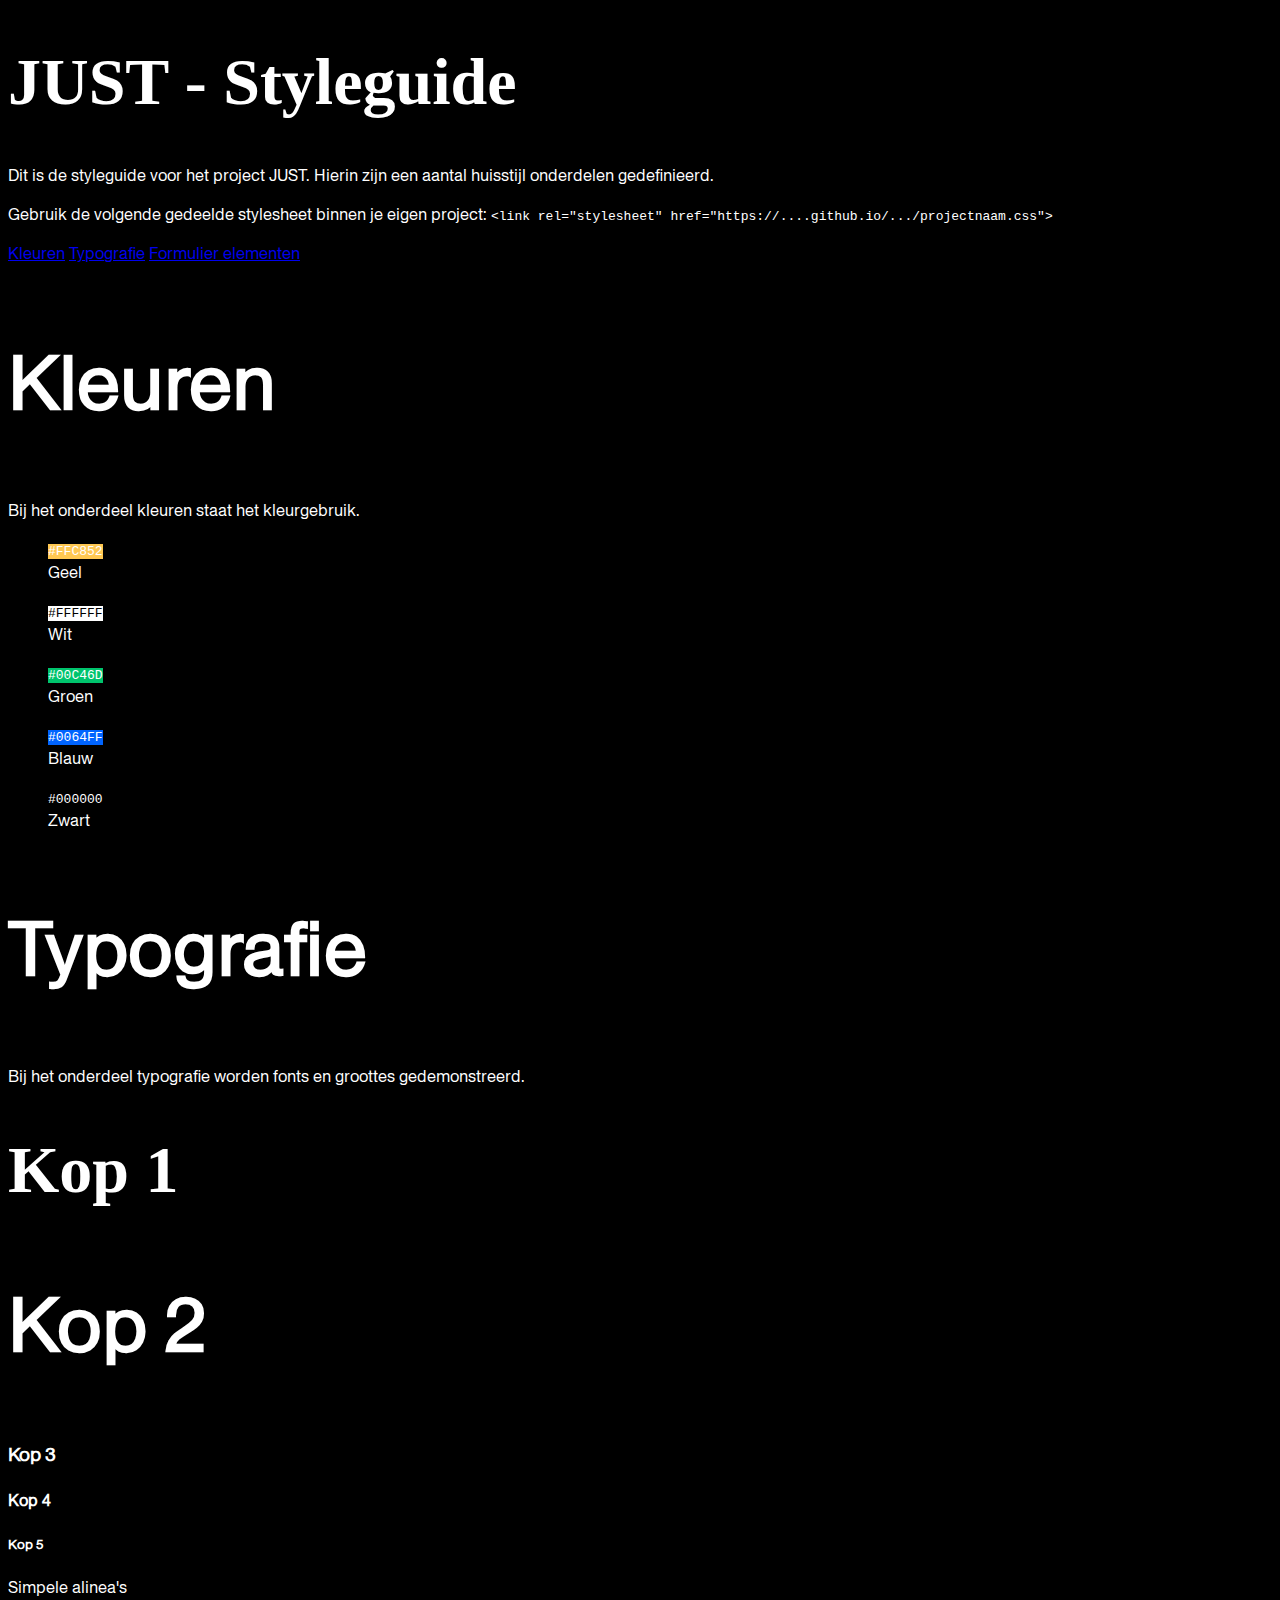
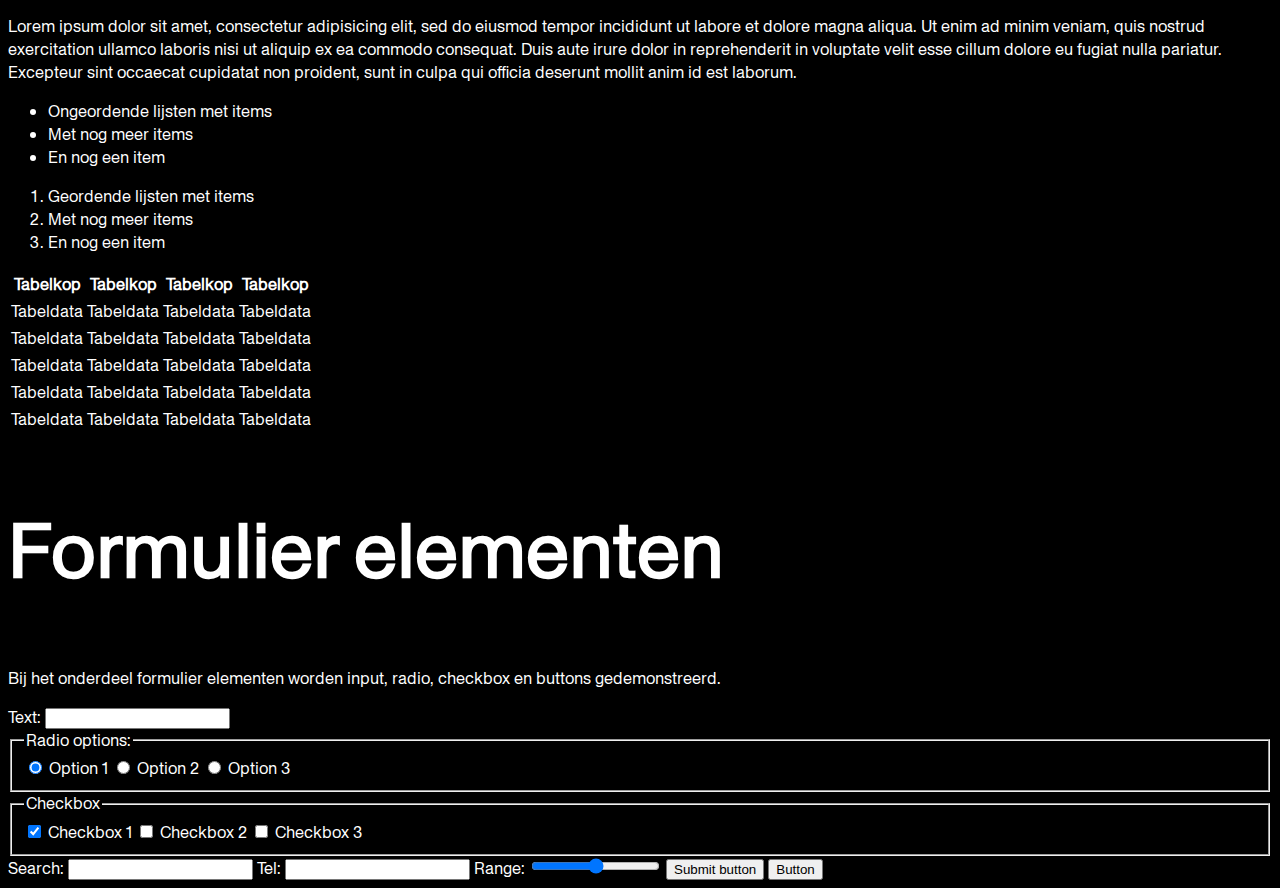
==== styles/stylesheet.html @ 6951a4af "Start Creating Stylesheet" ====
<!DOCTYPE html>
<html lang="nl">
  <head>
    <meta charset="utf-8">
    <meta name="viewport" content="width=device-width, initial-scale=1.0">
    <title>JUST - Styleguide</title>
    <link rel="stylesheet" href="index.css">
  </head>
  <body>

    <header>
      <h1>JUST - Styleguide</h1>
      <p>Dit is de styleguide voor het project JUST. Hierin zijn een aantal huisstijl onderdelen gedefinieerd.</p>
      <p>Gebruik de volgende gedeelde stylesheet binnen je eigen project:
        <!-- Pas deze aan zodra deze repository live staat op GitHub Pages -->
        <code>&lt;link rel=&quot;stylesheet&quot; href=&quot;https://....github.io/.../projectnaam.css&quot;&gt;</code>
      </p>
    </header>

    <nav>
      <a href="#kleur">Kleuren</a>
      <a href="#typografie">Typografie</a>
      <a href="#formulieren">Formulier elementen</a>
      <!-- En eventueel meer categorieën -->
    </nav>


    <section id="kleur">

      <h2>Kleuren</h2>
      <p>Bij het onderdeel kleuren staat het kleurgebruik.</p>

      <figure>
        <code style="background-color: var(--yellow);">#FFC852</code>
        <figcaption>Geel</figcaption>
      </figure>
      <figure>
        <code style="background-color: var(--white);
                    color: var(--black);">#FFFFFF</code>
        <figcaption>Wit</figcaption>
      </figure>
      <figure>
        <code style="background-color: var(--green);">#00C46D</code>
        <figcaption>Groen</figcaption>
      </figure>
      <figure>
        <code style="background-color: var(--blue);">#0064FF</code>
        <figcaption>Blauw</figcaption>
      </figure>
      <figure>
        <code style="background-color: var(--black);">#000000</code>
        <figcaption>Zwart</figcaption>
      </figure>

    </section>


    <section id="typografie">

      <h2>Typografie</h2>
      <p>Bij het onderdeel typografie worden fonts en groottes gedemonstreerd.</p>

      <h1 class="">Kop 1</h1>
      <h2 class="">Kop 2</h2>
      <h3 class="">Kop 3</h3>
      <h4 class="">Kop 4</h4>
      <h5 class="">Kop 5</h5>

      <p class="">Simpele alinea's</p>
      <p class="">Lorem ipsum dolor sit amet, consectetur adipisicing elit, sed do eiusmod
      tempor incididunt ut labore et dolore magna aliqua. Ut enim ad minim veniam,
      quis nostrud exercitation ullamco laboris nisi ut aliquip ex ea commodo
      consequat. Duis aute irure dolor in reprehenderit in voluptate velit esse
      cillum dolore eu fugiat nulla pariatur. Excepteur sint occaecat cupidatat non
      proident, sunt in culpa qui officia deserunt mollit anim id est laborum.</p>

      <ul class="">
        <li>Ongeordende lijsten met items</li>
        <li>Met nog meer items</li>
        <li>En nog een item</li>
      </ul>

      <ol class="">
        <li>Geordende lijsten met items</li>
        <li>Met nog meer items</li>
        <li>En nog een item</li>
      </ol>

      <table class="">
        <thead>
          <tr>
            <th>Tabelkop</th>
            <th>Tabelkop</th>
            <th>Tabelkop</th>
            <th>Tabelkop</th>
          </tr>
        </thead>
        <tbody>
          <tr>
            <td>Tabeldata</td>
            <td>Tabeldata</td>
            <td>Tabeldata</td>
            <td>Tabeldata</td>
          </tr>
          <tr>
            <td>Tabeldata</td>
            <td>Tabeldata</td>
            <td>Tabeldata</td>
            <td>Tabeldata</td>
          </tr>
          <tr>
            <td>Tabeldata</td>
            <td>Tabeldata</td>
            <td>Tabeldata</td>
            <td>Tabeldata</td>
          </tr>
          <tr>
            <td>Tabeldata</td>
            <td>Tabeldata</td>
            <td>Tabeldata</td>
            <td>Tabeldata</td>
          </tr>
          <tr>
            <td>Tabeldata</td>
            <td>Tabeldata</td>
            <td>Tabeldata</td>
            <td>Tabeldata</td>
          </tr>
        </tbody>
      </table>

    </section>


    <section id="formulieren">

      <h2>Formulier elementen</h2>
      <p>Bij het onderdeel formulier elementen worden input, radio, checkbox en buttons gedemonstreerd.</p>

      <form class="">
        <label class="">
          Text: 
          <input type="text" class="">
        </label>

        <fieldset class="">
          <legend class="">Radio options:</legend>

          <label class="">
            <input type="radio" name="radio-options" value="option 1" checked class="">
            Option 1
          </label>

          <label class="">
            <input type="radio" name="radio-options" value="option 2" class="">
            Option 2
          </label>

          <label class="">
            <input type="radio" name="radio-options" value="option 3" class="">
            Option 3
          </label>
        </fieldset>
        
        <fieldset class="">
          <legend class="">Checkbox</legend>

          <label class="">
            <input type="checkbox" name="checkbox-1" checked class="">
            Checkbox 1
          </label>

          <label class="">
            <input type="checkbox" name="checkbox-2" class="">
            Checkbox 2
          </label>

          <label class="">
            <input type="checkbox" name="chekcbox-3" class="">
            Checkbox 3
          </label>
        </fieldset>

        <label class="">
          Search: 
          <input type="search" class="">
        </label>
        
        <label class="">
          Tel: 
          <input type="tel" class="">
        </label>

        <label class="">
          Range: 
          <input type="range" class="">
        </label>

        <input type="submit" value="Submit button" class="">
        
        <button type="button" class="">Button</button>
      </form>
    
    </section>


    <!-- En eventueel meer categorieën -->

  </body>
</html>
---- styles/index.css ----
:root{
    --font-h1-size:4.125em;
    --font-h2-size:4.75em;
    --font-medium-size:1.5em;
    --typeface-title:"Antique Legacy";
    --typeface-body:"Antique Legacy Light";

    --yellow:#FFC852;
    --white:#FFFFFF;
    --green:#00C46D;
    --blue:#0064FF;
    --black:#000000;

    --textclr:var(--white);
}

@font-face {

    font-family: "Antique Legacy Light";
    src: url(../fonts/Antique-Legacy-Light.otf) format("opentype");
    src: url(../fonts/Antique-Legacy-Light.woff2) format("woff2"),
         url(../fonts/Antique-Legacy-Light.woff) format("woff");
    font-weight: 300;
    font-style: normal;
}
@font-face {

    font-family: "Antique Legacy Light";
    src: url(../fonts/Antique-Legacy-Light-Italic.otf) format("opentype");
    src: url(../fonts/Antique-Legacy-Light-Italic.woff2) format("woff2"),
         url(../fonts/Antique-Legacy-Light-Italic.woff) format("woff");
    font-weight: 300;
    font-style: italic;
}

@font-face {

    font-family: "Parabole Display";
    src: url(../fonts/parabole-displayregular.otf) format("opentype");
    font-weight: 400;
    font-style: normal;
}

body{
    background-color: var(--black);
    color: var(--textclr);
    font-family: var(--typeface-body);
}

h1{
    font-size: var(--font-h1-size);
    font-family: var(--typeface-title);
}

h2{
    font-size: var(--font-h2-size);
}

.font{
    font-family: "Antique Legacy";
}
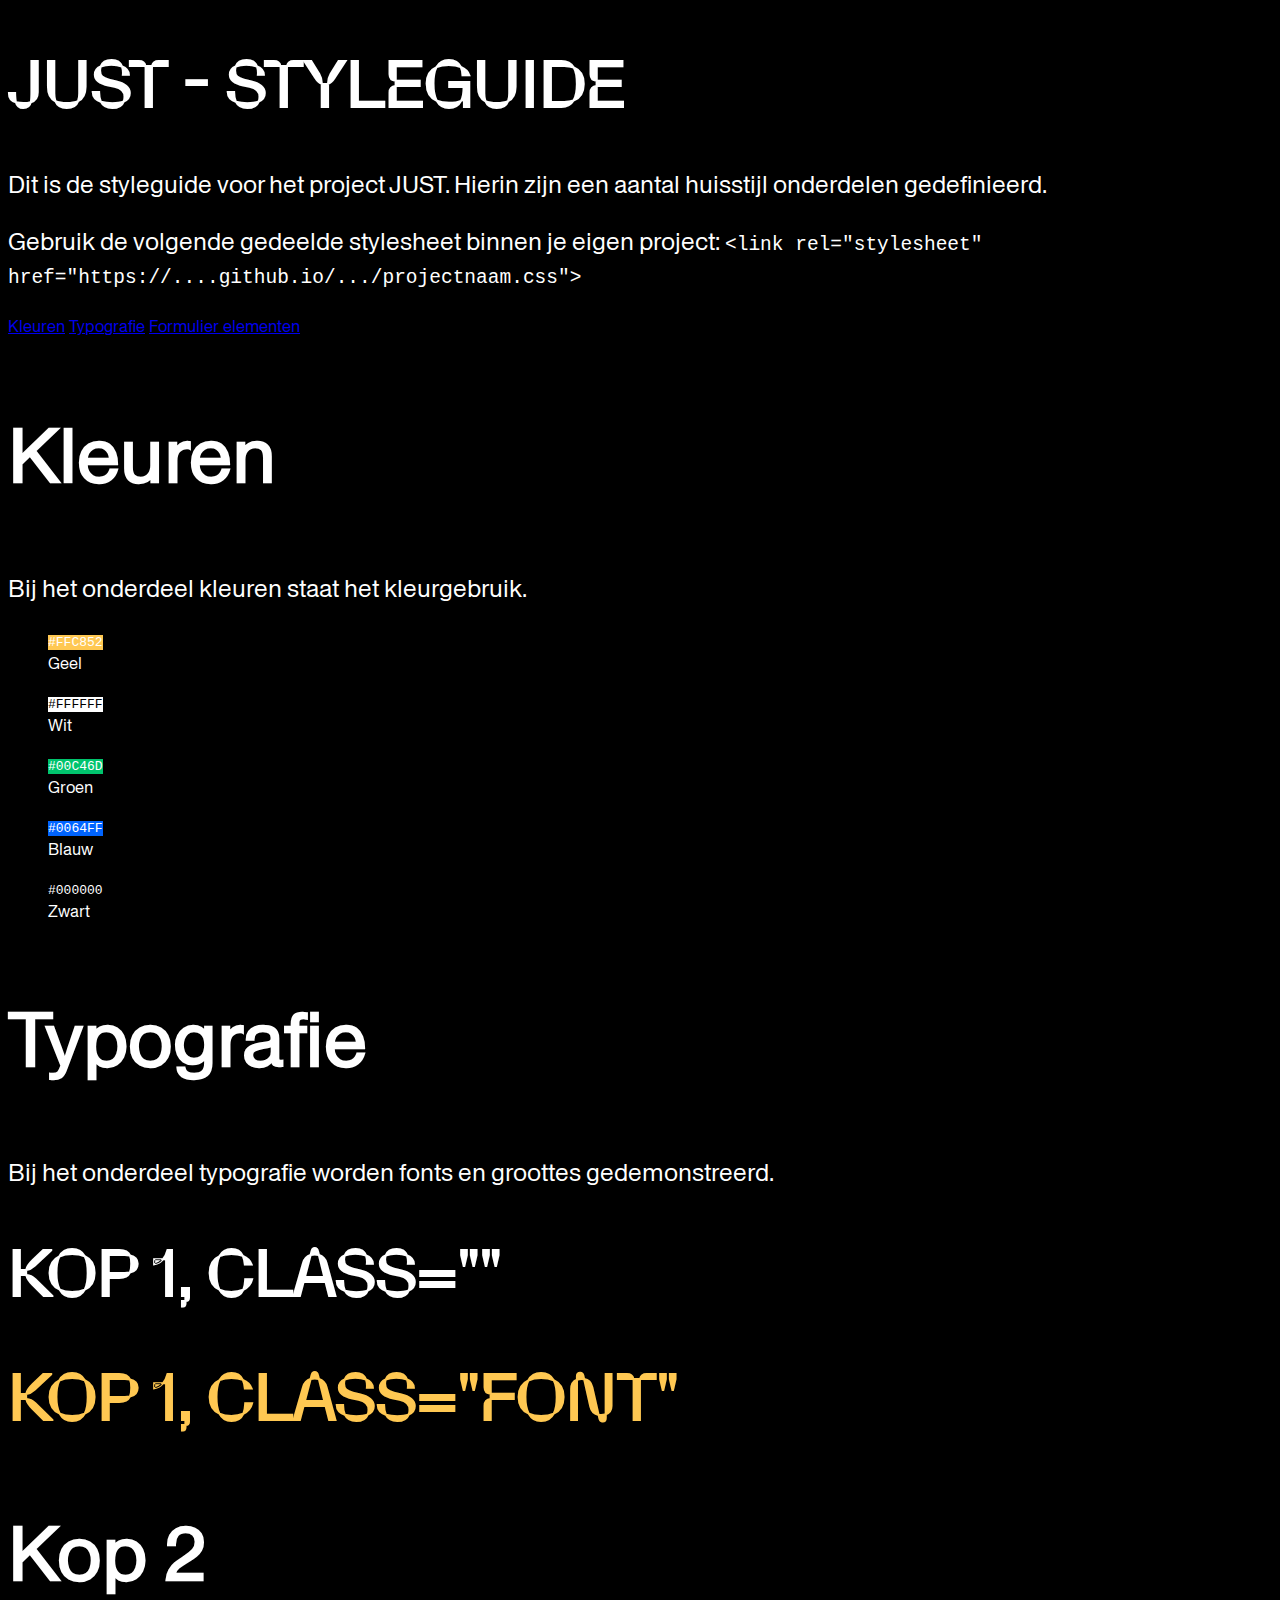
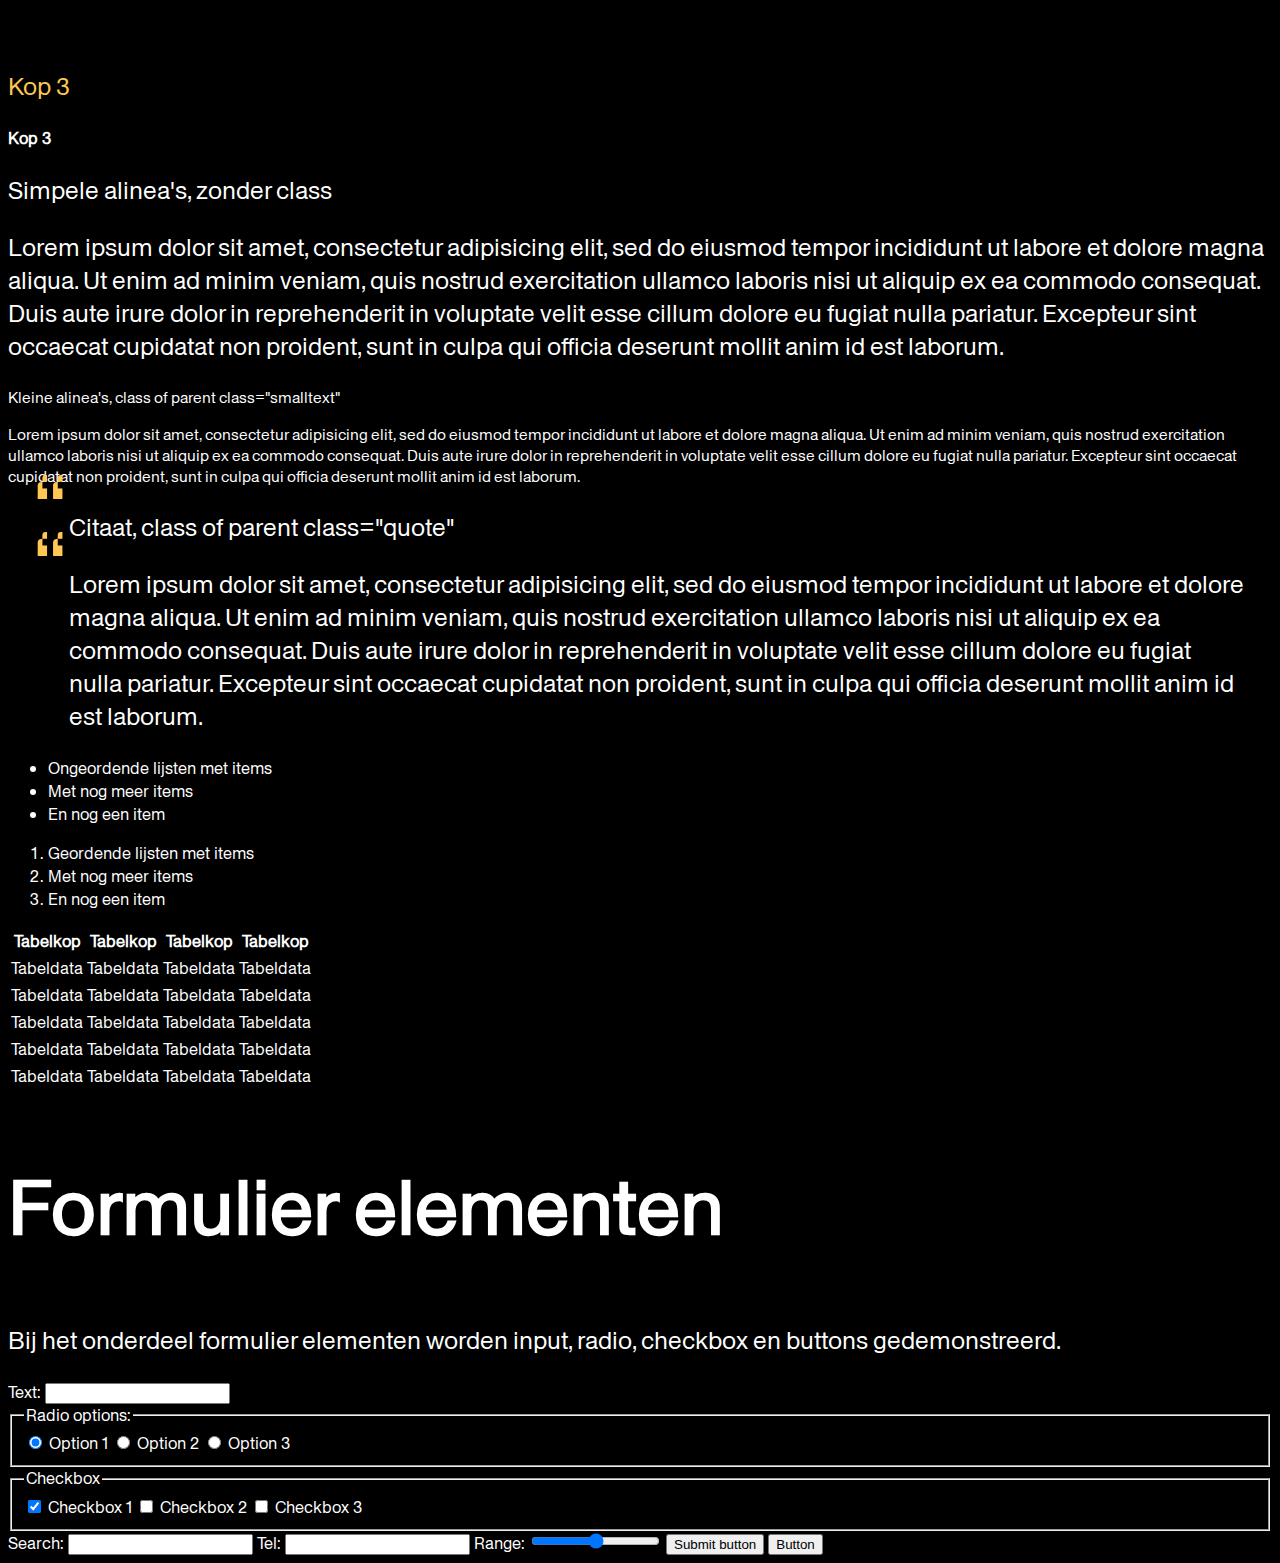
==== commit 5e7db33a: "CSS en stylesheet begin" ====
--- a/styles/stylesheet.html
+++ b/styles/stylesheet.html
@@ -60,19 +60,36 @@
       <h2>Typografie</h2>
       <p>Bij het onderdeel typografie worden fonts en groottes gedemonstreerd.</p>
 
-      <h1 class="">Kop 1</h1>
+      <h1 class="">Kop 1, class=""</h1>
+      <h1 class="font">Kop 1, class="font"</h1>
       <h2 class="">Kop 2</h2>
       <h3 class="">Kop 3</h3>
-      <h4 class="">Kop 4</h4>
-      <h5 class="">Kop 5</h5>
-
-      <p class="">Simpele alinea's</p>
+      <h4 class="">Kop 3</h4>
+
+      <p class="">Simpele alinea's, zonder class</p>
       <p class="">Lorem ipsum dolor sit amet, consectetur adipisicing elit, sed do eiusmod
       tempor incididunt ut labore et dolore magna aliqua. Ut enim ad minim veniam,
       quis nostrud exercitation ullamco laboris nisi ut aliquip ex ea commodo
       consequat. Duis aute irure dolor in reprehenderit in voluptate velit esse
       cillum dolore eu fugiat nulla pariatur. Excepteur sint occaecat cupidatat non
       proident, sunt in culpa qui officia deserunt mollit anim id est laborum.</p>
+      
+      <p class="smalltext">Kleine alinea's, class of parent class="smalltext"</p>
+      <p class="smalltext">Lorem ipsum dolor sit amet, consectetur adipisicing elit, sed do eiusmod
+      tempor incididunt ut labore et dolore magna aliqua. Ut enim ad minim veniam,
+      quis nostrud exercitation ullamco laboris nisi ut aliquip ex ea commodo
+      consequat. Duis aute irure dolor in reprehenderit in voluptate velit esse
+      cillum dolore eu fugiat nulla pariatur. Excepteur sint occaecat cupidatat non
+      proident, sunt in culpa qui officia deserunt mollit anim id est laborum.</p>
+
+      
+      <p class="quote">Citaat, class of parent class="quote"</p>
+      <p class="quote">Lorem ipsum dolor sit amet, consectetur adipisicing elit, sed do eiusmod
+      tempor incididunt ut labore et dolore magna aliqua. Ut enim ad minim veniam,
+      quis nostrud exercitation ullamco laboris nisi ut aliquip ex ea commodo
+      consequat. Duis aute irure dolor in reprehenderit in voluptate velit esse
+      cillum dolore eu fugiat nulla pariatur. Excepteur sint occaecat cupidatat non
+      proident, sunt in culpa qui officia deserunt mollit anim id est laborum.</p>
 
       <ul class="">
         <li>Ongeordende lijsten met items</li>
--- a/styles/index.css
+++ b/styles/index.css
@@ -1,9 +1,15 @@
 :root{
+    /* Typefaces */
+    --typeface-title:"Parabole Display";
+    --typeface-body:"Antique Legacy";
+
+    /* Font Sizes */
     --font-h1-size:4.125em;
     --font-h2-size:4.75em;
     --font-medium-size:1.5em;
-    --typeface-title:"Antique Legacy";
-    --typeface-body:"Antique Legacy Light";
+    --font-small-size: 0.95em;
+    
+    /* Font Padding */
 
     --yellow:#FFC852;
     --white:#FFFFFF;
@@ -16,7 +22,7 @@
 
 @font-face {
 
-    font-family: "Antique Legacy Light";
+    font-family: "Antique Legacy";
     src: url(../fonts/Antique-Legacy-Light.otf) format("opentype");
     src: url(../fonts/Antique-Legacy-Light.woff2) format("woff2"),
          url(../fonts/Antique-Legacy-Light.woff) format("woff");
@@ -25,7 +31,7 @@
 }
 @font-face {
 
-    font-family: "Antique Legacy Light";
+    font-family: "Antique Legacy";
     src: url(../fonts/Antique-Legacy-Light-Italic.otf) format("opentype");
     src: url(../fonts/Antique-Legacy-Light-Italic.woff2) format("woff2"),
          url(../fonts/Antique-Legacy-Light-Italic.woff) format("woff");
@@ -41,21 +47,61 @@
     font-style: normal;
 }
 
-body{
+body {
     background-color: var(--black);
     color: var(--textclr);
     font-family: var(--typeface-body);
 }
 
-h1{
+h1 {
     font-size: var(--font-h1-size);
     font-family: var(--typeface-title);
+    margin: calc(1/4)em;
+    text-transform: uppercase;
 }
 
-h2{
+h2 {
     font-size: var(--font-h2-size);
 }
 
-.font{
-    font-family: "Antique Legacy";
+h3{
+    font-size: var(--font-medium-size);
+    color: var(--yellow);
+    font-weight: lighter;
+}
+
+p {
+    font-size: var(--font-medium-size);
+}
+
+/* Font Classes */
+.font {
+    font-family: "Parabole Display";
+    color: var(--yellow);
+}
+
+.smalltext p, .smalltext {
+    font-size: var(--font-small-size);
+}
+
+/* quote paragraph */
+.quote::before {
+    content:"“";
+    font-size: var(--font-h1-size);
+    font-family: var(--typeface-title);
+    color: var(--yellow);    
+    line-height: 0em;
+    vertical-align: bottom;
+}
+
+.quote{
+    padding-top: 1em;
+    @media screen and (min-width:640px) {
+        display: flex;
+        padding: 0em 1em;
+    }
+}
+
+.quote :last-child{
+    font-size: var(--font-small-size);
 }